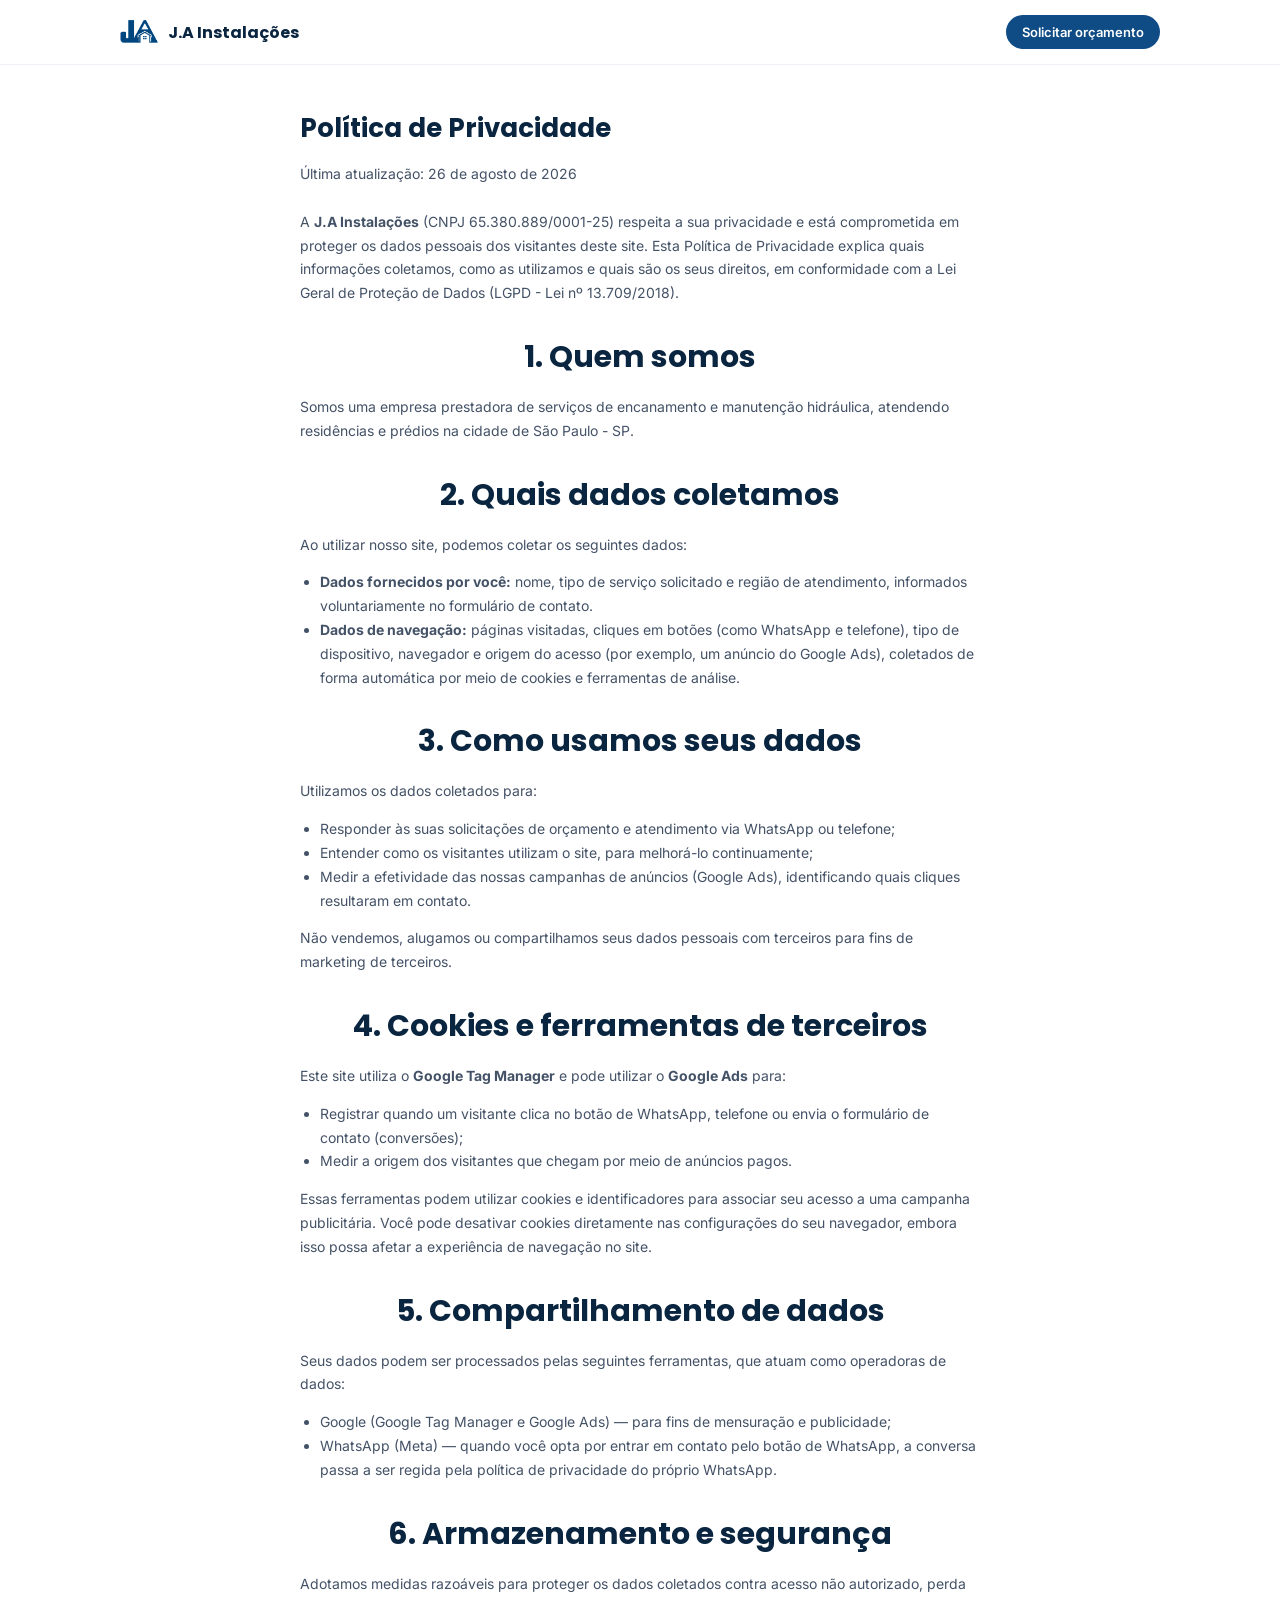
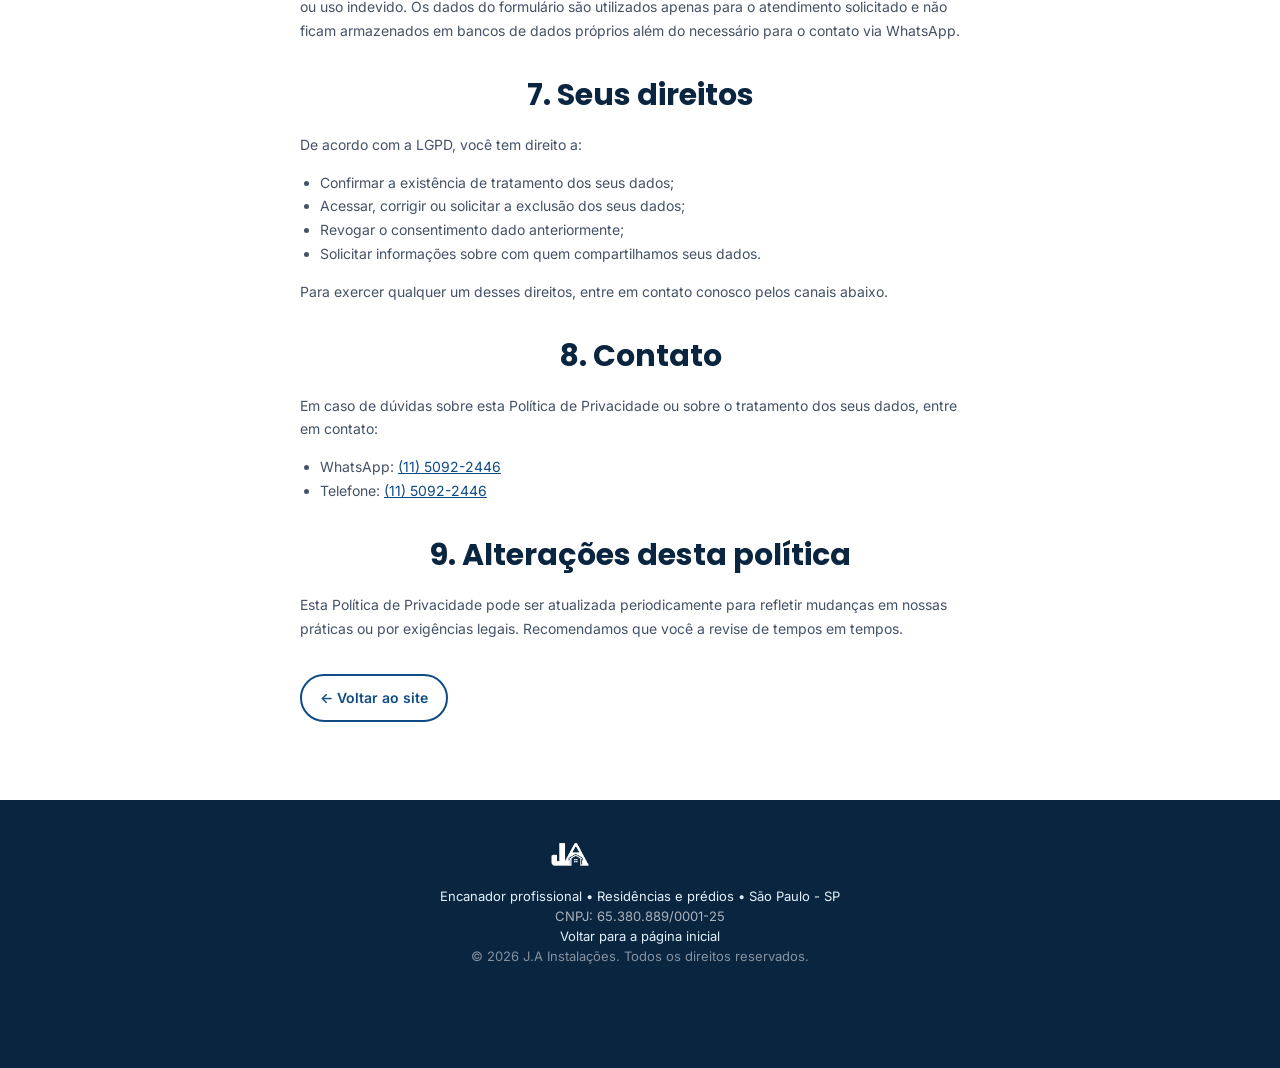
==== privacidade.html @ 9a0547f8 "Adicionar página de Política de Privacidade Co-Authored-By: Claude Sonnet 5 <noreply@anthropic.com> " ====
<!DOCTYPE html>
<html lang="pt-BR">
<head>
<meta charset="UTF-8">
<meta name="viewport" content="width=device-width, initial-scale=1.0">
<title>Política de Privacidade | J.A Instalações</title>
<meta name="description" content="Política de Privacidade da J.A Instalações - como coletamos, usamos e protegemos seus dados.">
<link rel="icon" type="image/png" href="assets/logo.png">
<link rel="preconnect" href="https://fonts.googleapis.com">
<link rel="preconnect" href="https://fonts.gstatic.com" crossorigin>
<link href="https://fonts.googleapis.com/css2?family=Poppins:wght@500;600;700;800&family=Inter:wght@400;500;600&display=swap" rel="stylesheet">
<link rel="stylesheet" href="styles.css">
<!-- Google Tag Manager -->
<script>(function(w,d,s,l,i){w[l]=w[l]||[];w[l].push({'gtm.start':
new Date().getTime(),event:'gtm.js'});var f=d.getElementsByTagName(s)[0],
j=d.createElement(s),dl=l!='dataLayer'?'&l='+l:'';j.async=true;j.src=
'https://www.googletagmanager.com/gtm.js?id='+i+dl;f.parentNode.insertBefore(j,f);
})(window,document,'script','dataLayer','GTM-M7ZGPMRT');</script>
<!-- End Google Tag Manager -->
</head>
<body>
<!-- Google Tag Manager (noscript) -->
<noscript><iframe src="https://www.googletagmanager.com/ns.html?id=GTM-M7ZGPMRT"
height="0" width="0" style="display:none;visibility:hidden"></iframe></noscript>
<!-- End Google Tag Manager (noscript) -->

<header class="site-header">
  <div class="container header-inner">
    <a href="index.html" class="logo" style="text-decoration:none;">
      <img src="assets/logo.png" alt="J.A Instalações" class="logo-badge">
      <span class="logo-text">J.A Instalações</span>
    </a>
    <a href="index.html#contato" class="btn btn-header">Solicitar orçamento</a>
  </div>
</header>

<section class="section legal">
  <div class="container legal-content">
    <h1>Política de Privacidade</h1>
    <p class="legal-updated">Última atualização: 26 de agosto de 2026</p>

    <p>A <strong>J.A Instalações</strong> (CNPJ 65.380.889/0001-25) respeita a sua privacidade e está comprometida em proteger os dados pessoais dos visitantes deste site. Esta Política de Privacidade explica quais informações coletamos, como as utilizamos e quais são os seus direitos, em conformidade com a Lei Geral de Proteção de Dados (LGPD - Lei nº 13.709/2018).</p>

    <h2>1. Quem somos</h2>
    <p>Somos uma empresa prestadora de serviços de encanamento e manutenção hidráulica, atendendo residências e prédios na cidade de São Paulo - SP.</p>

    <h2>2. Quais dados coletamos</h2>
    <p>Ao utilizar nosso site, podemos coletar os seguintes dados:</p>
    <ul>
      <li><strong>Dados fornecidos por você:</strong> nome, tipo de serviço solicitado e região de atendimento, informados voluntariamente no formulário de contato.</li>
      <li><strong>Dados de navegação:</strong> páginas visitadas, cliques em botões (como WhatsApp e telefone), tipo de dispositivo, navegador e origem do acesso (por exemplo, um anúncio do Google Ads), coletados de forma automática por meio de cookies e ferramentas de análise.</li>
    </ul>

    <h2>3. Como usamos seus dados</h2>
    <p>Utilizamos os dados coletados para:</p>
    <ul>
      <li>Responder às suas solicitações de orçamento e atendimento via WhatsApp ou telefone;</li>
      <li>Entender como os visitantes utilizam o site, para melhorá-lo continuamente;</li>
      <li>Medir a efetividade das nossas campanhas de anúncios (Google Ads), identificando quais cliques resultaram em contato.</li>
    </ul>
    <p>Não vendemos, alugamos ou compartilhamos seus dados pessoais com terceiros para fins de marketing de terceiros.</p>

    <h2>4. Cookies e ferramentas de terceiros</h2>
    <p>Este site utiliza o <strong>Google Tag Manager</strong> e pode utilizar o <strong>Google Ads</strong> para:</p>
    <ul>
      <li>Registrar quando um visitante clica no botão de WhatsApp, telefone ou envia o formulário de contato (conversões);</li>
      <li>Medir a origem dos visitantes que chegam por meio de anúncios pagos.</li>
    </ul>
    <p>Essas ferramentas podem utilizar cookies e identificadores para associar seu acesso a uma campanha publicitária. Você pode desativar cookies diretamente nas configurações do seu navegador, embora isso possa afetar a experiência de navegação no site.</p>

    <h2>5. Compartilhamento de dados</h2>
    <p>Seus dados podem ser processados pelas seguintes ferramentas, que atuam como operadoras de dados:</p>
    <ul>
      <li>Google (Google Tag Manager e Google Ads) — para fins de mensuração e publicidade;</li>
      <li>WhatsApp (Meta) — quando você opta por entrar em contato pelo botão de WhatsApp, a conversa passa a ser regida pela política de privacidade do próprio WhatsApp.</li>
    </ul>

    <h2>6. Armazenamento e segurança</h2>
    <p>Adotamos medidas razoáveis para proteger os dados coletados contra acesso não autorizado, perda ou uso indevido. Os dados do formulário são utilizados apenas para o atendimento solicitado e não ficam armazenados em bancos de dados próprios além do necessário para o contato via WhatsApp.</p>

    <h2>7. Seus direitos</h2>
    <p>De acordo com a LGPD, você tem direito a:</p>
    <ul>
      <li>Confirmar a existência de tratamento dos seus dados;</li>
      <li>Acessar, corrigir ou solicitar a exclusão dos seus dados;</li>
      <li>Revogar o consentimento dado anteriormente;</li>
      <li>Solicitar informações sobre com quem compartilhamos seus dados.</li>
    </ul>
    <p>Para exercer qualquer um desses direitos, entre em contato conosco pelos canais abaixo.</p>

    <h2>8. Contato</h2>
    <p>Em caso de dúvidas sobre esta Política de Privacidade ou sobre o tratamento dos seus dados, entre em contato:</p>
    <ul>
      <li>WhatsApp: <a href="https://wa.me/551150922446">(11) 5092-2446</a></li>
      <li>Telefone: <a href="tel:+551150922446">(11) 5092-2446</a></li>
    </ul>

    <h2>9. Alterações desta política</h2>
    <p>Esta Política de Privacidade pode ser atualizada periodicamente para refletir mudanças em nossas práticas ou por exigências legais. Recomendamos que você a revise de tempos em tempos.</p>

    <p><a href="index.html" class="btn btn-outline" style="margin-top: 20px;">← Voltar ao site</a></p>
  </div>
</section>

<footer class="site-footer">
  <div class="container">
    <div class="logo footer-logo">
      <img src="assets/logo.png" alt="J.A Instalações" class="logo-badge">
      <span class="logo-text">J.A Instalações</span>
    </div>
    <p>Encanador profissional • Residências e prédios • São Paulo - SP</p>
    <p class="footer-meta">CNPJ: 65.380.889/0001-25</p>
    <p class="footer-meta">
      <a href="index.html">Voltar para a página inicial</a>
    </p>
    <p class="footer-copy">© <span id="year"></span> J.A Instalações. Todos os direitos reservados.</p>
  </div>
</footer>

<script>document.getElementById('year').textContent = new Date().getFullYear();</script>
</body>
</html>
---- styles.css ----
:root {
  --blue-900: #0a2540;
  --blue-800: #0d3866;
  --blue-700: #0f4c85;
  --blue-600: #1565c0;
  --blue-500: #1e88e5;
  --blue-100: #e3f2fd;
  --blue-50: #f2f8fd;
  --white: #ffffff;
  --gray-700: #445267;
  --gray-500: #6b7787;
  --gray-100: #eef2f7;
  --green: #25d366;
  --green-dark: #1ebd59;
  --radius: 16px;
  --shadow: 0 8px 24px rgba(10, 37, 64, 0.10);
  --font-head: 'Poppins', system-ui, sans-serif;
  --font-body: 'Inter', system-ui, sans-serif;
}

* { box-sizing: border-box; }
html { scroll-behavior: smooth; }

body {
  margin: 0;
  font-family: var(--font-body);
  color: var(--blue-900);
  background: var(--white);
  -webkit-font-smoothing: antialiased;
}

h1, h2, h3 { font-family: var(--font-head); margin: 0 0 0.5em; color: var(--blue-900); }

.container {
  max-width: 1080px;
  margin: 0 auto;
  padding: 0 20px;
}

/* Header */
.site-header {
  position: sticky;
  top: 0;
  z-index: 50;
  background: var(--white);
  border-bottom: 1px solid var(--gray-100);
}
.header-inner {
  display: flex;
  align-items: center;
  justify-content: space-between;
  height: 64px;
}
.logo { display: flex; align-items: center; gap: 10px; }
.logo-badge {
  width: 38px; height: 38px;
  object-fit: contain;
}
.logo-text { font-family: var(--font-head); font-weight: 700; font-size: 16px; color: var(--blue-900); }
.footer-logo .logo-badge { filter: brightness(0) invert(1); }

.btn {
  display: inline-flex;
  align-items: center;
  justify-content: center;
  gap: 8px;
  padding: 10px 18px;
  border-radius: 999px;
  font-weight: 600;
  font-size: 14px;
  text-decoration: none;
  border: none;
  cursor: pointer;
  transition: transform .15s ease, box-shadow .15s ease, opacity .15s ease;
  font-family: var(--font-body);
}
.btn:active { transform: scale(0.97); }
.btn-header { background: var(--blue-700); color: #fff; padding: 9px 16px; font-size: 13px; }
.btn-primary { background: var(--green); color: #fff; box-shadow: 0 4px 14px rgba(37,211,102,0.35); }
.btn-primary:hover { background: var(--green-dark); }
.btn-outline { background: transparent; color: var(--blue-700); border: 2px solid var(--blue-700); }
.btn-lg { padding: 15px 24px; font-size: 16px; }
.btn-block { width: 100%; }

/* Hero */
.hero {
  background: linear-gradient(160deg, var(--blue-900) 0%, var(--blue-700) 60%, var(--blue-600) 100%);
  color: #fff;
  padding: 48px 0 44px;
}
.hero-inner { text-align: center; }
.hero-avatar {
  width: 96px;
  height: 96px;
  border-radius: 50%;
  border: 3px solid rgba(255,255,255,0.5);
  object-fit: cover;
  margin: 0 auto 14px;
  display: block;
  box-shadow: 0 8px 20px rgba(0,0,0,0.25);
}
.eyebrow {
  color: var(--blue-100);
  font-weight: 600;
  letter-spacing: 0.03em;
  text-transform: uppercase;
  font-size: 12px;
  margin-bottom: 10px;
}
.hero h1 {
  color: #fff;
  font-size: 28px;
  line-height: 1.25;
  margin-bottom: 12px;
}
.hero-sub {
  color: var(--blue-100);
  font-size: 15px;
  margin-bottom: 24px;
}
.hero-actions {
  display: flex;
  flex-direction: column;
  gap: 12px;
  max-width: 320px;
  margin: 0 auto;
}
.hero-badges {
  display: flex;
  flex-wrap: wrap;
  gap: 8px;
  justify-content: center;
  margin-top: 22px;
}
.badge {
  background: rgba(255,255,255,0.12);
  border: 1px solid rgba(255,255,255,0.25);
  color: #fff;
  padding: 6px 12px;
  border-radius: 999px;
  font-size: 12px;
  font-weight: 500;
}

/* Sections */
.section { padding: 44px 0; }
.section h2 {
  text-align: center;
  font-size: 24px;
}
.section-sub {
  text-align: center;
  color: var(--gray-500);
  font-size: 14px;
  margin: 0 0 24px;
}

/* Carousel */
.carousel-wrap {
  position: relative;
  display: flex;
  align-items: center;
}
.carousel {
  display: flex;
  overflow-x: auto;
  scroll-snap-type: x mandatory;
  gap: 14px;
  padding: 4px 4px 12px;
  scrollbar-width: none;
}
.carousel::-webkit-scrollbar { display: none; }
.card {
  flex: 0 0 78%;
  scroll-snap-align: center;
  background: linear-gradient(160deg, var(--blue-50), var(--white));
  border: 1px solid var(--blue-100);
  border-radius: var(--radius);
  padding: 28px 20px;
  text-align: center;
  box-shadow: var(--shadow);
  cursor: pointer;
  transition: transform .2s ease, box-shadow .2s ease;
  user-select: none;
}
.card:active { transform: scale(0.98); }
.card-icon { font-size: 40px; margin-bottom: 12px; }
.card h3 { font-size: 17px; margin-bottom: 6px; }
.card p { font-size: 13px; color: var(--gray-500); margin: 0; }

.car-nav {
  display: none;
  background: var(--white);
  border: 1px solid var(--gray-100);
  box-shadow: var(--shadow);
  width: 36px; height: 36px;
  border-radius: 50%;
  align-items: center;
  justify-content: center;
  font-size: 20px;
  color: var(--blue-700);
  cursor: pointer;
  flex-shrink: 0;
  z-index: 2;
}

.dots {
  display: flex;
  justify-content: center;
  gap: 6px;
  margin-top: 4px;
}
.dot {
  width: 7px; height: 7px;
  border-radius: 50%;
  background: var(--gray-100);
  transition: background .2s ease, width .2s ease;
}
.dot.active { background: var(--blue-600); width: 20px; border-radius: 4px; }

/* Modal */
.modal-overlay {
  position: fixed;
  inset: 0;
  background: rgba(10, 37, 64, 0.55);
  display: none;
  align-items: flex-end;
  justify-content: center;
  z-index: 100;
  padding: 0;
}
.modal-overlay.open { display: flex; }
.modal {
  background: #fff;
  width: 100%;
  max-width: 480px;
  border-radius: 20px 20px 0 0;
  padding: 28px 24px 32px;
  position: relative;
  text-align: center;
  animation: slideUp .25s ease;
}
@media (min-width: 640px) {
  .modal-overlay { align-items: center; }
  .modal { border-radius: 20px; }
}
@keyframes slideUp { from { transform: translateY(30px); opacity: 0; } to { transform: translateY(0); opacity: 1; } }
.modal-icon { font-size: 46px; margin-bottom: 10px; }
.modal h3 { font-size: 20px; }
.modal p { color: var(--gray-700); font-size: 14px; line-height: 1.6; margin-bottom: 22px; }
.modal-close {
  position: absolute;
  top: 12px; right: 14px;
  background: var(--gray-100);
  border: none;
  width: 32px; height: 32px;
  border-radius: 50%;
  font-size: 18px;
  color: var(--gray-700);
  cursor: pointer;
}

/* Reviews */
.reviews { background: var(--blue-50); text-align: center; }
.review-summary {
  display: flex;
  align-items: center;
  justify-content: center;
  gap: 10px;
  margin-bottom: 6px;
}
.stars { color: #f5b400; font-size: 24px; letter-spacing: 2px; }
.review-score { font-family: var(--font-head); font-weight: 700; font-size: 20px; }
.review-source { color: var(--gray-500); font-size: 13px; }

/* Form */
.form {
  display: flex;
  flex-direction: column;
  gap: 16px;
  max-width: 480px;
  margin: 0 auto;
}
.form label {
  display: flex;
  flex-direction: column;
  gap: 6px;
  font-size: 13px;
  font-weight: 600;
  color: var(--blue-900);
  text-align: left;
}
.form input, .form select {
  padding: 13px 14px;
  border-radius: 12px;
  border: 1.5px solid var(--gray-100);
  background: var(--blue-50);
  font-size: 15px;
  font-family: var(--font-body);
  color: var(--blue-900);
  outline: none;
  transition: border-color .15s ease;
}
.form input:focus, .form select:focus { border-color: var(--blue-500); }

.direct-contacts {
  display: flex;
  flex-direction: column;
  gap: 10px;
  align-items: center;
  margin-top: 26px;
  max-width: 480px;
  margin-left: auto;
  margin-right: auto;
}
.direct-contacts a {
  color: var(--blue-700);
  text-decoration: none;
  font-weight: 600;
  font-size: 14px;
}

/* Footer */
.site-footer {
  background: var(--blue-900);
  color: var(--blue-100);
  text-align: center;
  padding: 36px 0 100px;
}
.footer-logo { justify-content: center; margin-bottom: 14px; }
.site-footer p { margin: 4px 0; font-size: 13px; }
.footer-meta { color: rgba(255,255,255,0.65); }
.footer-meta a { color: var(--blue-100); text-decoration: none; }
.footer-copy { margin-top: 14px; font-size: 12px; color: rgba(255,255,255,0.5); }

/* Floating WhatsApp button */
.fab-whatsapp {
  position: fixed;
  bottom: 20px;
  right: 20px;
  width: 56px; height: 56px;
  background: var(--green);
  color: #fff;
  border-radius: 50%;
  display: flex;
  align-items: center;
  justify-content: center;
  box-shadow: 0 6px 18px rgba(37,211,102,0.45);
  z-index: 40;
  text-decoration: none;
}

/* Legal pages */
.legal-content {
  max-width: 720px;
  margin: 0 auto;
  padding-bottom: 20px;
}
.legal-content h1 { font-size: 26px; margin-bottom: 4px; }
.legal-updated { color: var(--gray-500); font-size: 13px; margin-bottom: 24px; }
.legal-content h2 { font-size: 18px; margin-top: 30px; }
.legal-content p, .legal-content li { color: var(--gray-700); font-size: 14px; line-height: 1.7; }
.legal-content ul { padding-left: 20px; margin: 10px 0; }
.legal-content a { color: var(--blue-700); }

/* Desktop refinements */
@media (min-width: 720px) {
  .hero h1 { font-size: 38px; max-width: 700px; margin-left: auto; margin-right: auto; }
  .hero-sub { font-size: 17px; }
  .hero-actions { flex-direction: row; max-width: none; justify-content: center; }
  .card { flex: 0 0 260px; }
  .car-nav { display: flex; }
  .section h2 { font-size: 30px; }
}
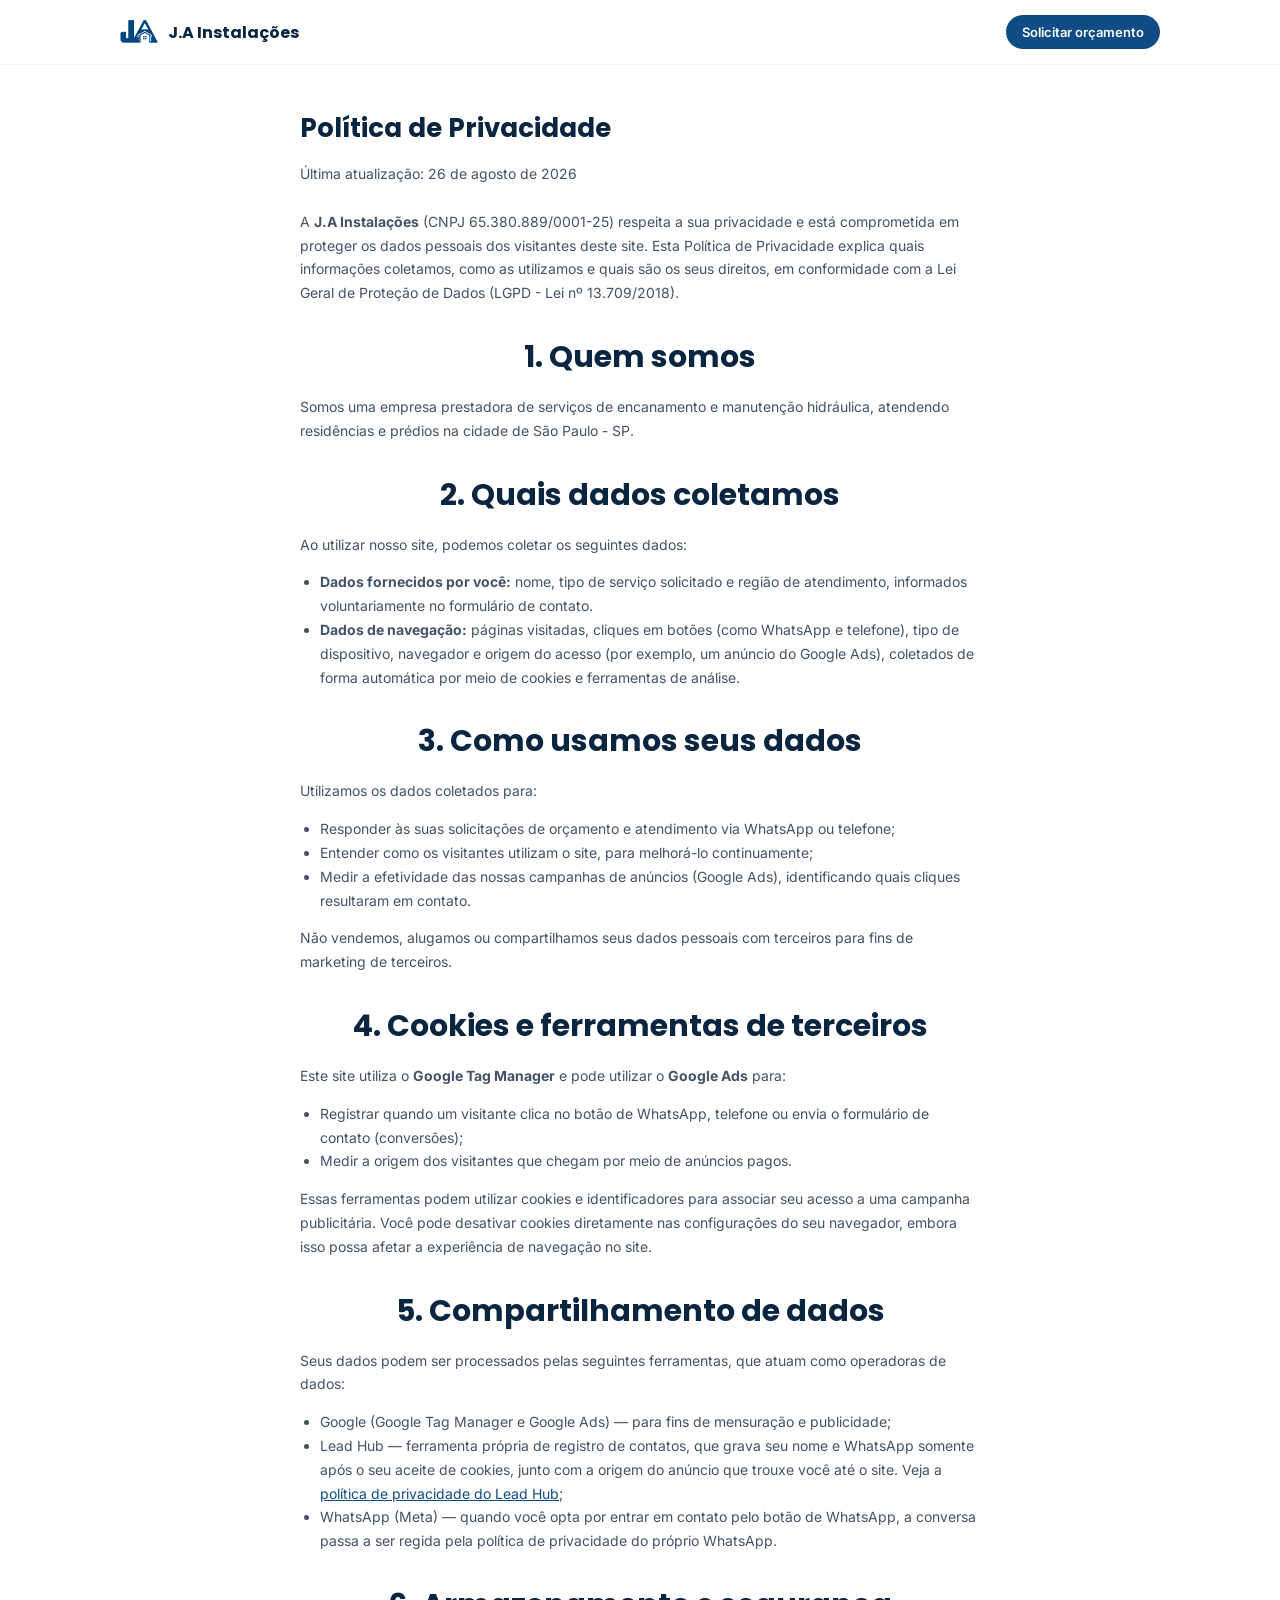
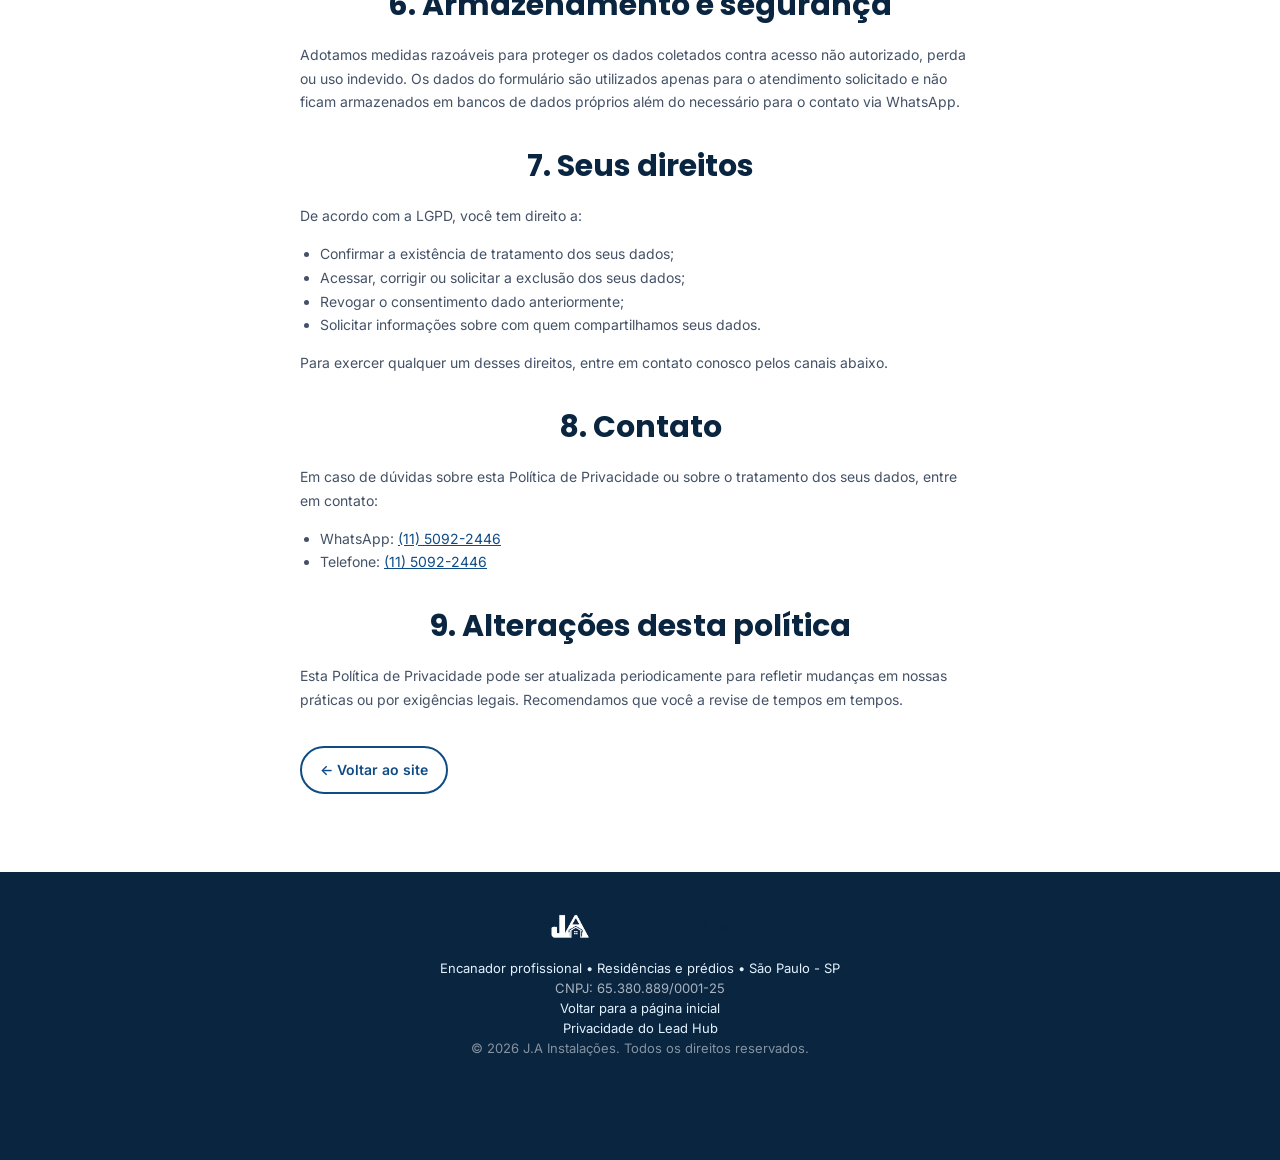
==== commit 02b5b688: "Integrar Lead Hub: consent mode, captura de nome/WhatsApp antes do contato e política de privacidade" ====
--- a/privacidade.html
+++ b/privacidade.html
@@ -10,6 +10,17 @@
 <link rel="preconnect" href="https://fonts.gstatic.com" crossorigin>
 <link href="https://fonts.googleapis.com/css2?family=Poppins:wght@500;600;700;800&family=Inter:wght@400;500;600&display=swap" rel="stylesheet">
 <link rel="stylesheet" href="styles.css">
+<!-- Google Consent Mode (default: negado até aceite) -->
+<script>
+window.dataLayer = window.dataLayer || [];
+function gtag(){dataLayer.push(arguments);}
+gtag('consent', 'default', {
+  ad_storage: 'denied',
+  analytics_storage: 'denied',
+  ad_user_data: 'denied',
+  ad_personalization: 'denied'
+});
+</script>
 <!-- Google Tag Manager -->
 <script>(function(w,d,s,l,i){w[l]=w[l]||[];w[l].push({'gtm.start':
 new Date().getTime(),event:'gtm.js'});var f=d.getElementsByTagName(s)[0],
@@ -17,6 +28,9 @@
 'https://www.googletagmanager.com/gtm.js?id='+i+dl;f.parentNode.insertBefore(j,f);
 })(window,document,'script','dataLayer','GTM-M7ZGPMRT');</script>
 <!-- End Google Tag Manager -->
+<!-- Lead Hub -->
+<script src="https://leadinghub.netlify.app/tracker.js" data-key="pk_a7a9316b735740da9eaf41651eeba41a" data-consent="banner" async></script>
+<!-- End Lead Hub -->
 </head>
 <body>
 <!-- Google Tag Manager (noscript) -->
@@ -72,6 +86,7 @@
     <p>Seus dados podem ser processados pelas seguintes ferramentas, que atuam como operadoras de dados:</p>
     <ul>
       <li>Google (Google Tag Manager e Google Ads) — para fins de mensuração e publicidade;</li>
+      <li>Lead Hub — ferramenta própria de registro de contatos, que grava seu nome e WhatsApp somente após o seu aceite de cookies, junto com a origem do anúncio que trouxe você até o site. Veja a <a href="https://leadinghub.netlify.app/privacidade/pk_a7a9316b735740da9eaf41651eeba41a" target="_blank" rel="noopener">política de privacidade do Lead Hub</a>;</li>
       <li>WhatsApp (Meta) — quando você opta por entrar em contato pelo botão de WhatsApp, a conversa passa a ser regida pela política de privacidade do próprio WhatsApp.</li>
     </ul>
 
@@ -102,6 +117,27 @@
   </div>
 </section>
 
+<div class="modal-overlay" id="leadGateOverlay">
+  <div class="modal" role="dialog" aria-modal="true">
+    <button class="modal-close" id="leadGateClose" aria-label="Fechar">×</button>
+    <div class="modal-icon">💬</div>
+    <h3>Antes de continuar</h3>
+    <p>Só precisamos do seu nome e WhatsApp para te atender melhor.</p>
+    <form id="leadGateForm" class="form" style="text-align:left;">
+      <label>
+        Nome
+        <input type="text" id="leadName" required placeholder="Seu nome">
+      </label>
+      <label>
+        WhatsApp com DDD
+        <input type="tel" id="leadPhone" required placeholder="(11) 91234-5678" inputmode="numeric">
+      </label>
+      <button type="submit" class="btn btn-primary btn-lg btn-block">Continuar para o WhatsApp</button>
+      <p class="lead-consent">Ao continuar, você concorda em ser contatado pelo WhatsApp. Veja a <a href="https://leadinghub.netlify.app/privacidade/pk_a7a9316b735740da9eaf41651eeba41a" target="_blank" rel="noopener">Política de privacidade</a>.</p>
+    </form>
+  </div>
+</div>
+
 <footer class="site-footer">
   <div class="container">
     <div class="logo footer-logo">
@@ -113,10 +149,13 @@
     <p class="footer-meta">
       <a href="index.html">Voltar para a página inicial</a>
     </p>
+    <p class="footer-meta">
+      <a href="https://leadinghub.netlify.app/privacidade/pk_a7a9316b735740da9eaf41651eeba41a" target="_blank" rel="noopener">Privacidade do Lead Hub</a>
+    </p>
     <p class="footer-copy">© <span id="year"></span> J.A Instalações. Todos os direitos reservados.</p>
   </div>
 </footer>
 
-<script>document.getElementById('year').textContent = new Date().getFullYear();</script>
+<script src="script.js"></script>
 </body>
 </html>
--- a/styles.css
+++ b/styles.css
@@ -125,6 +125,12 @@
   max-width: 320px;
   margin: 0 auto;
 }
+.hero .btn-outline {
+  background: rgba(255,255,255,0.08);
+  color: #fff;
+  border: 2px solid rgba(255,255,255,0.7);
+}
+.hero .btn-outline:hover { background: rgba(255,255,255,0.16); }
 .hero-badges {
   display: flex;
   flex-wrap: wrap;
@@ -248,6 +254,8 @@
 .modal-icon { font-size: 46px; margin-bottom: 10px; }
 .modal h3 { font-size: 20px; }
 .modal p { color: var(--gray-700); font-size: 14px; line-height: 1.6; margin-bottom: 22px; }
+.lead-consent { font-size: 12px; color: var(--gray-500); line-height: 1.5; margin: 12px 0 0; }
+.lead-consent a { color: var(--blue-700); }
 .modal-close {
   position: absolute;
   top: 12px; right: 14px;
@@ -273,6 +281,34 @@
 .review-score { font-family: var(--font-head); font-weight: 700; font-size: 20px; }
 .review-source { color: var(--gray-500); font-size: 13px; }
 
+.modal-reviews { max-width: 480px; text-align: left; }
+.modal-reviews .review-summary { justify-content: center; margin-bottom: 18px; }
+.review-list {
+  display: flex;
+  flex-direction: column;
+  gap: 14px;
+  margin-bottom: 20px;
+  max-height: 46vh;
+  overflow-y: auto;
+}
+.review-item {
+  background: var(--blue-50);
+  border: 1px solid var(--blue-100);
+  border-radius: 12px;
+  padding: 14px 16px;
+}
+.review-stars { color: #f5b400; font-size: 14px; margin: 0 0 6px; letter-spacing: 1px; }
+.review-text { font-size: 14px; color: var(--gray-700); margin: 0 0 6px; line-height: 1.5; }
+.review-author { font-size: 12px; color: var(--gray-500); margin: 0; font-weight: 600; }
+.review-external-link {
+  display: block;
+  text-align: center;
+  margin-top: 14px;
+  font-size: 13px;
+  color: var(--blue-700);
+  text-decoration: none;
+}
+
 /* Form */
 .form {
   display: flex;
@@ -281,6 +317,8 @@
   max-width: 480px;
   margin: 0 auto;
 }
+.hp-field { display: none; }
+
 .form label {
   display: flex;
   flex-direction: column;
@@ -320,6 +358,15 @@
   font-size: 14px;
 }
 
+/* Map */
+.map-embed {
+  border-radius: var(--radius);
+  overflow: hidden;
+  box-shadow: var(--shadow);
+  border: 1px solid var(--blue-100);
+}
+.map-embed iframe { display: block; }
+
 /* Footer */
 .site-footer {
   background: var(--blue-900);
